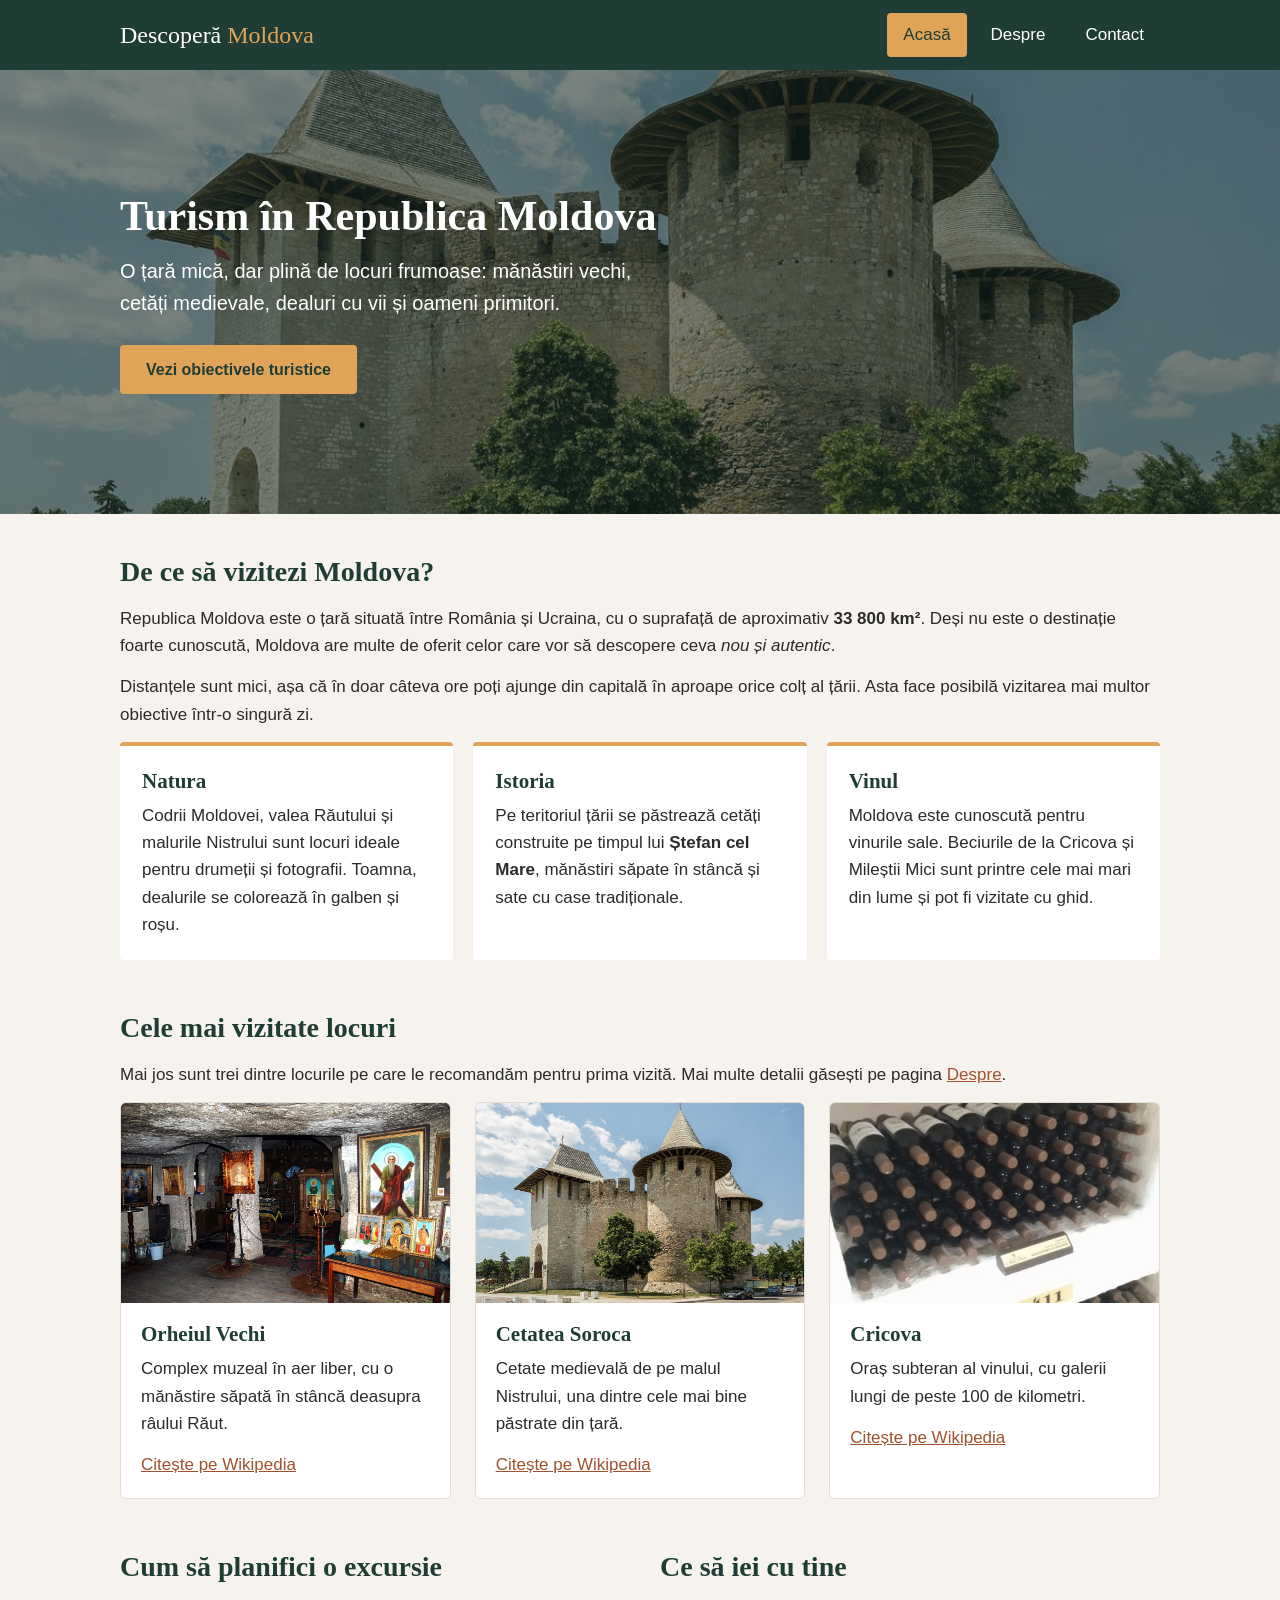
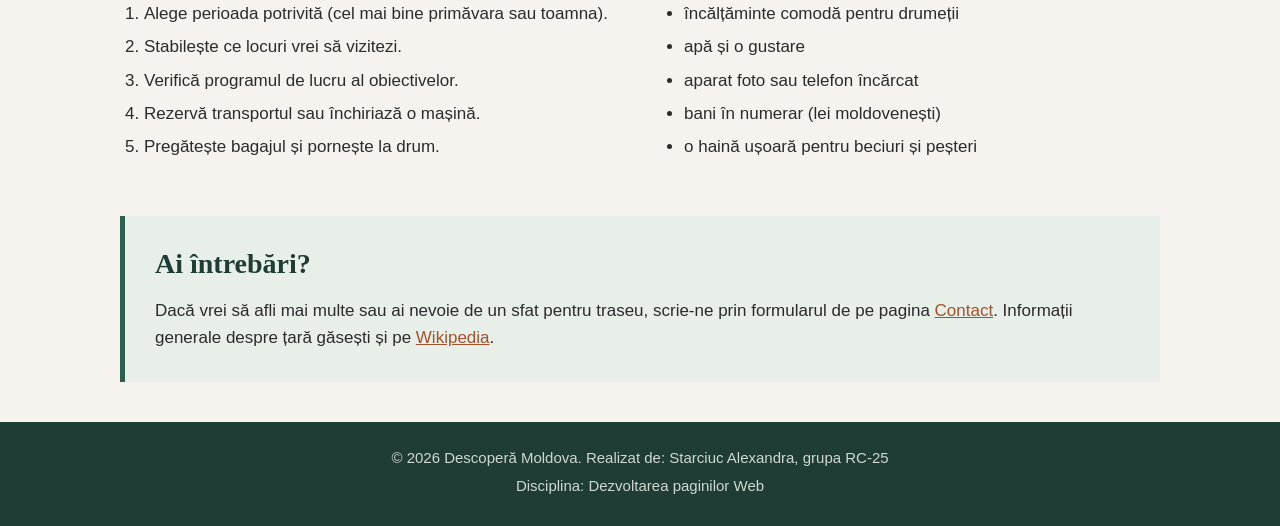
==== index.html @ 19c642d3 "Prima versiune a site-ului (v1.0)" ====
<!DOCTYPE html>
<html lang="ro">
<head>
    <meta charset="UTF-8">
    <meta name="viewport" content="width=device-width, initial-scale=1.0">
    <meta name="description" content="Mini-site despre turismul în Republica Moldova">
    <title>Descoperă Moldova - Acasă</title>
    <link rel="icon" type="image/png" href="img/favicon.png">
    <link rel="stylesheet" href="css/style.css">
</head>
<body>

    <header class="site-header">
        <div class="container header-inner">
            <a href="index.html" class="logo">Descoperă <span>Moldova</span></a>

            <!-- Meniu de navigare (același pe toate paginile) -->
            <nav>
                <ul class="menu">
                    <li><a href="index.html" class="active">Acasă</a></li>
                    <li><a href="despre.html">Despre</a></li>
                    <li><a href="contact.html">Contact</a></li>
                </ul>
            </nav>
        </div>
    </header>

    <main>
        <section class="hero">
            <div class="container">
                <h1>Turism în Republica Moldova</h1>
                <p>O țară mică, dar plină de locuri frumoase: mănăstiri vechi, cetăți medievale, dealuri cu vii și oameni primitori.</p>
                <a href="despre.html" class="btn">Vezi obiectivele turistice</a>
            </div>
        </section>

        <div class="container">

            <section class="section" id="de-ce">
                <h2>De ce să vizitezi Moldova?</h2>
                <p>Republica Moldova este o țară situată între România și Ucraina, cu o suprafață de aproximativ <strong>33 800 km²</strong>. Deși nu este o destinație foarte cunoscută, Moldova are multe de oferit celor care vor să descopere ceva <em>nou și autentic</em>.</p>
                <p>Distanțele sunt mici, așa că în doar câteva ore poți ajunge din capitală în aproape orice colț al țării. Asta face posibilă vizitarea mai multor obiective într-o singură zi.</p>

                <div class="info-boxes">
                    <article class="info-box">
                        <h3>Natura</h3>
                        <p>Codrii Moldovei, valea Răutului și malurile Nistrului sunt locuri ideale pentru drumeții și fotografii. Toamna, dealurile se colorează în galben și roșu.</p>
                    </article>
                    <article class="info-box">
                        <h3>Istoria</h3>
                        <p>Pe teritoriul țării se păstrează cetăți construite pe timpul lui <strong>Ștefan cel Mare</strong>, mănăstiri săpate în stâncă și sate cu case tradiționale.</p>
                    </article>
                    <article class="info-box">
                        <h3>Vinul</h3>
                        <p>Moldova este cunoscută pentru vinurile sale. Beciurile de la Cricova și Mileștii Mici sunt printre cele mai mari din lume și pot fi vizitate cu ghid.</p>
                    </article>
                </div>
            </section>

            <section class="section" id="obiective">
                <h2>Cele mai vizitate locuri</h2>
                <p>Mai jos sunt trei dintre locurile pe care le recomandăm pentru prima vizită. Mai multe detalii găsești pe pagina <a href="despre.html">Despre</a>.</p>

                <div class="cards">
                    <figure class="card">
                        <img src="img/orheiul-vechi.jpg" alt="Interiorul mănăstirii rupestre de la Orheiul Vechi, cu icoane pe pereții de piatră">
                        <figcaption>
                            <h3>Orheiul Vechi</h3>
                            <p>Complex muzeal în aer liber, cu o mănăstire săpată în stâncă deasupra râului Răut.</p>
                            <a href="https://ro.wikipedia.org/wiki/Orheiul_Vechi" target="_blank" rel="noopener">Citește pe Wikipedia</a>
                        </figcaption>
                    </figure>

                    <figure class="card">
                        <img src="img/cetatea-soroca.jpg" alt="Cetatea Soroca, fortăreață rotundă din piatră cu turnuri și acoperișuri ascuțite">
                        <figcaption>
                            <h3>Cetatea Soroca</h3>
                            <p>Cetate medievală de pe malul Nistrului, una dintre cele mai bine păstrate din țară.</p>
                            <a href="https://ro.wikipedia.org/wiki/Cetatea_Soroca" target="_blank" rel="noopener">Citește pe Wikipedia</a>
                        </figcaption>
                    </figure>

                    <figure class="card">
                        <img src="img/cricova.jpg" alt="Sticle de vin vechi așezate pe rafturi în beciurile de la Cricova">
                        <figcaption>
                            <h3>Cricova</h3>
                            <p>Oraș subteran al vinului, cu galerii lungi de peste 100 de kilometri.</p>
                            <a href="https://ro.wikipedia.org/wiki/Cricova_(vin%C4%83rie)" target="_blank" rel="noopener">Citește pe Wikipedia</a>
                        </figcaption>
                    </figure>
                </div>
            </section>

            <div class="two-columns">
                <section class="section">
                    <h2>Cum să planifici o excursie</h2>
                    <ol>
                        <li>Alege perioada potrivită (cel mai bine primăvara sau toamna).</li>
                        <li>Stabilește ce locuri vrei să vizitezi.</li>
                        <li>Verifică programul de lucru al obiectivelor.</li>
                        <li>Rezervă transportul sau închiriază o mașină.</li>
                        <li>Pregătește bagajul și pornește la drum.</li>
                    </ol>
                </section>

                <section class="section">
                    <h2>Ce să iei cu tine</h2>
                    <ul>
                        <li>încălțăminte comodă pentru drumeții</li>
                        <li>apă și o gustare</li>
                        <li>aparat foto sau telefon încărcat</li>
                        <li>bani în numerar (lei moldovenești)</li>
                        <li>o haină ușoară pentru beciuri și peșteri</li>
                    </ul>
                </section>
            </div>

            <section class="section note">
                <h2>Ai întrebări?</h2>
                <p>Dacă vrei să afli mai multe sau ai nevoie de un sfat pentru traseu, scrie-ne prin formularul de pe pagina <a href="contact.html">Contact</a>. Informații generale despre țară găsești și pe <a href="https://ro.wikipedia.org/wiki/Republica_Moldova" target="_blank" rel="noopener">Wikipedia</a>.</p>
            </section>

        </div>
    </main>

    <footer class="site-footer">
        <div class="container">
            <p>&copy; 2026 Descoperă Moldova. Realizat de: Starciuc Alexandra, grupa RC-25</p>
            <p>Disciplina: Dezvoltarea paginilor Web</p>
        </div>
    </footer>

</body>
</html>
---- css/style.css ----
/* ===== Stiluri generale ===== */

* {
    margin: 0;
    padding: 0;
    box-sizing: border-box;
}

body {
    font-family: "Segoe UI", Arial, sans-serif;
    font-size: 17px;
    line-height: 1.6;
    color: #2b2b2b;
    background-color: #f6f3ee;
}

h1, h2, h3 {
    font-family: Georgia, "Times New Roman", serif;
    line-height: 1.25;
    color: #1f3d34;
}

h1 {
    font-size: 42px;
    margin-bottom: 12px;
}

h2 {
    font-size: 28px;
    margin-bottom: 16px;
}

h3 {
    font-size: 21px;
    margin-bottom: 8px;
}

p {
    margin-bottom: 14px;
}

a {
    color: #a0522d;
}

a:hover {
    color: #1f3d34;
}

img {
    max-width: 100%;
    display: block;
}

ul, ol {
    padding-left: 24px;
}

li {
    margin-bottom: 6px;
}

/* containerul limitează lățimea conținutului */
.container {
    max-width: 1080px;
    margin: 0 auto;
    padding: 0 20px;
}


/* ===== Header și meniu ===== */

.site-header {
    background-color: #1f3d34;
    position: sticky;
    top: 0;
    z-index: 10;
}

.header-inner {
    display: flex;
    justify-content: space-between;
    align-items: center;
    height: 70px;
}

.logo {
    font-family: Georgia, serif;
    font-size: 24px;
    color: #ffffff;
    text-decoration: none;
}

.logo span {
    color: #e0a458;
}

.menu {
    display: flex;
    list-style: none;
    gap: 8px;
    padding-left: 0;
}

.menu li {
    margin-bottom: 0;
}

.menu a {
    display: block;
    padding: 8px 16px;
    color: #ffffff;
    text-decoration: none;
    border-radius: 4px;
}

.menu a:hover {
    background-color: #2f5d50;
    color: #ffffff;
}

.menu a.active {
    background-color: #e0a458;
    color: #1f3d34;
}


/* ===== Butoane ===== */

.btn {
    display: inline-block;
    padding: 12px 26px;
    background-color: #e0a458;
    color: #1f3d34;
    font-size: 16px;
    font-weight: bold;
    text-decoration: none;
    border: none;
    border-radius: 4px;
    cursor: pointer;
}

.btn:hover {
    background-color: #c8873a;
    color: #ffffff;
}

.btn-light {
    background-color: #dddddd;
}

.btn-light:hover {
    background-color: #bbbbbb;
    color: #2b2b2b;
}


/* ===== Pagina principală ===== */

.hero {
    background-image: linear-gradient(rgba(20, 40, 34, 0.55), rgba(20, 40, 34, 0.55)), url("../img/cetatea-soroca.jpg");
    background-size: cover;
    background-position: center;
    color: #ffffff;
    padding: 120px 0;
}

.hero h1 {
    color: #ffffff;
    max-width: 650px;
}

.hero p {
    font-size: 20px;
    max-width: 560px;
    margin-bottom: 26px;
}

.section {
    padding: 40px 0 10px;
}

.info-boxes {
    display: grid;
    grid-template-columns: repeat(3, 1fr);
    gap: 20px;
    margin-top: 10px;
}

.info-box {
    background-color: #ffffff;
    padding: 22px;
    border-top: 4px solid #e0a458;
    border-radius: 4px;
}

.info-box p {
    margin-bottom: 0;
}

/* carduri cu imagini */
.cards {
    display: grid;
    grid-template-columns: repeat(auto-fit, minmax(280px, 1fr));
    gap: 24px;
    margin-top: 10px;
}

.card {
    background-color: #ffffff;
    border: 1px solid #e2ddd4;
    border-radius: 6px;
    overflow: hidden;
}

.card img {
    width: 100%;
    height: 200px;
    object-fit: cover;
}

.card figcaption {
    padding: 18px 20px 20px;
}

.card:hover {
    box-shadow: 0 6px 18px rgba(0, 0, 0, 0.12);
}

.two-columns {
    display: flex;
    gap: 40px;
}

.two-columns .section {
    flex: 1;
}

.note {
    background-color: #e8efe9;
    padding: 30px;
    margin: 40px 0;
    border-left: 5px solid #2f5d50;
}

.note p {
    margin-bottom: 0;
}


/* ===== Pagina Despre ===== */

.page-title {
    background-color: #2f5d50;
    color: #ffffff;
    padding: 50px 0;
}

.page-title h1 {
    color: #ffffff;
}

.page-title p {
    margin-bottom: 0;
}

.table-wrap {
    overflow-x: auto;
}

table {
    width: 100%;
    border-collapse: collapse;
    background-color: #ffffff;
}

caption {
    text-align: left;
    font-style: italic;
    padding-bottom: 8px;
    color: #666666;
}

th, td {
    padding: 12px 14px;
    border: 1px solid #ddd6ca;
    text-align: left;
}

th {
    background-color: #1f3d34;
    color: #ffffff;
}

tbody tr:nth-child(even) {
    background-color: #f3efe7;
}

tbody tr:hover {
    background-color: #f7e6cf;
}

td:last-child {
    text-align: right;
    white-space: nowrap;
}

.gallery {
    display: grid;
    grid-template-columns: repeat(3, 1fr);
    gap: 16px;
}

.gallery img {
    width: 100%;
    height: 220px;
    object-fit: cover;
    border-radius: 4px;
}

.gallery figcaption {
    text-align: center;
    font-size: 15px;
    padding-top: 6px;
    color: #555555;
}

video {
    max-width: 100%;
    height: auto;
    border-radius: 4px;
    background-color: #000000;
}

.sources {
    font-size: 15px;
    margin-bottom: 14px;
}


/* ===== Pagina Contact ===== */

.contact-layout {
    display: flex;
    gap: 40px;
    align-items: flex-start;
    padding-bottom: 40px;
}

.contact-layout > section {
    flex: 2;
}

.contact-info {
    flex: 1;
    background-color: #ffffff;
    padding: 24px;
    margin-top: 40px;
    border-radius: 6px;
}

.contact-info ul {
    list-style: none;
    padding-left: 0;
    margin-bottom: 16px;
}

.contact-info img {
    border-radius: 4px;
    margin-bottom: 12px;
}

.contact-form {
    background-color: #ffffff;
    padding: 28px;
    border-radius: 6px;
}

.form-group {
    margin-bottom: 18px;
}

label {
    display: block;
    font-weight: bold;
    margin-bottom: 6px;
}

input, select, textarea {
    width: 100%;
    padding: 10px 12px;
    font-family: inherit;
    font-size: 16px;
    border: 1px solid #c9c2b6;
    border-radius: 4px;
    background-color: #fdfcfa;
}

textarea {
    resize: vertical;
}

input:focus, select:focus, textarea:focus {
    outline: none;
    border-color: #2f5d50;
    background-color: #ffffff;
}

/* câmpul devine roșu doar după ce utilizatorul a scris ceva greșit */
input:not(:placeholder-shown):invalid,
textarea:not(:placeholder-shown):invalid {
    border-color: #c0392b;
}

.form-buttons {
    display: flex;
    gap: 12px;
}


/* ===== Footer ===== */

.site-footer {
    background-color: #1f3d34;
    color: #cfd8d3;
    text-align: center;
    padding: 24px 0;
    font-size: 15px;
}

.site-footer p {
    margin-bottom: 4px;
}


/* ===== Adaptare pentru ecrane mici ===== */

@media (max-width: 768px) {
    h1 {
        font-size: 32px;
    }

    .header-inner {
        flex-direction: column;
        height: auto;
        padding: 12px 20px;
        gap: 8px;
    }

    .hero {
        padding: 70px 0;
    }

    .info-boxes,
    .gallery {
        grid-template-columns: 1fr;
    }

    .two-columns,
    .contact-layout {
        flex-direction: column;
        gap: 0;
    }

    .contact-info {
        width: 100%;
    }
}
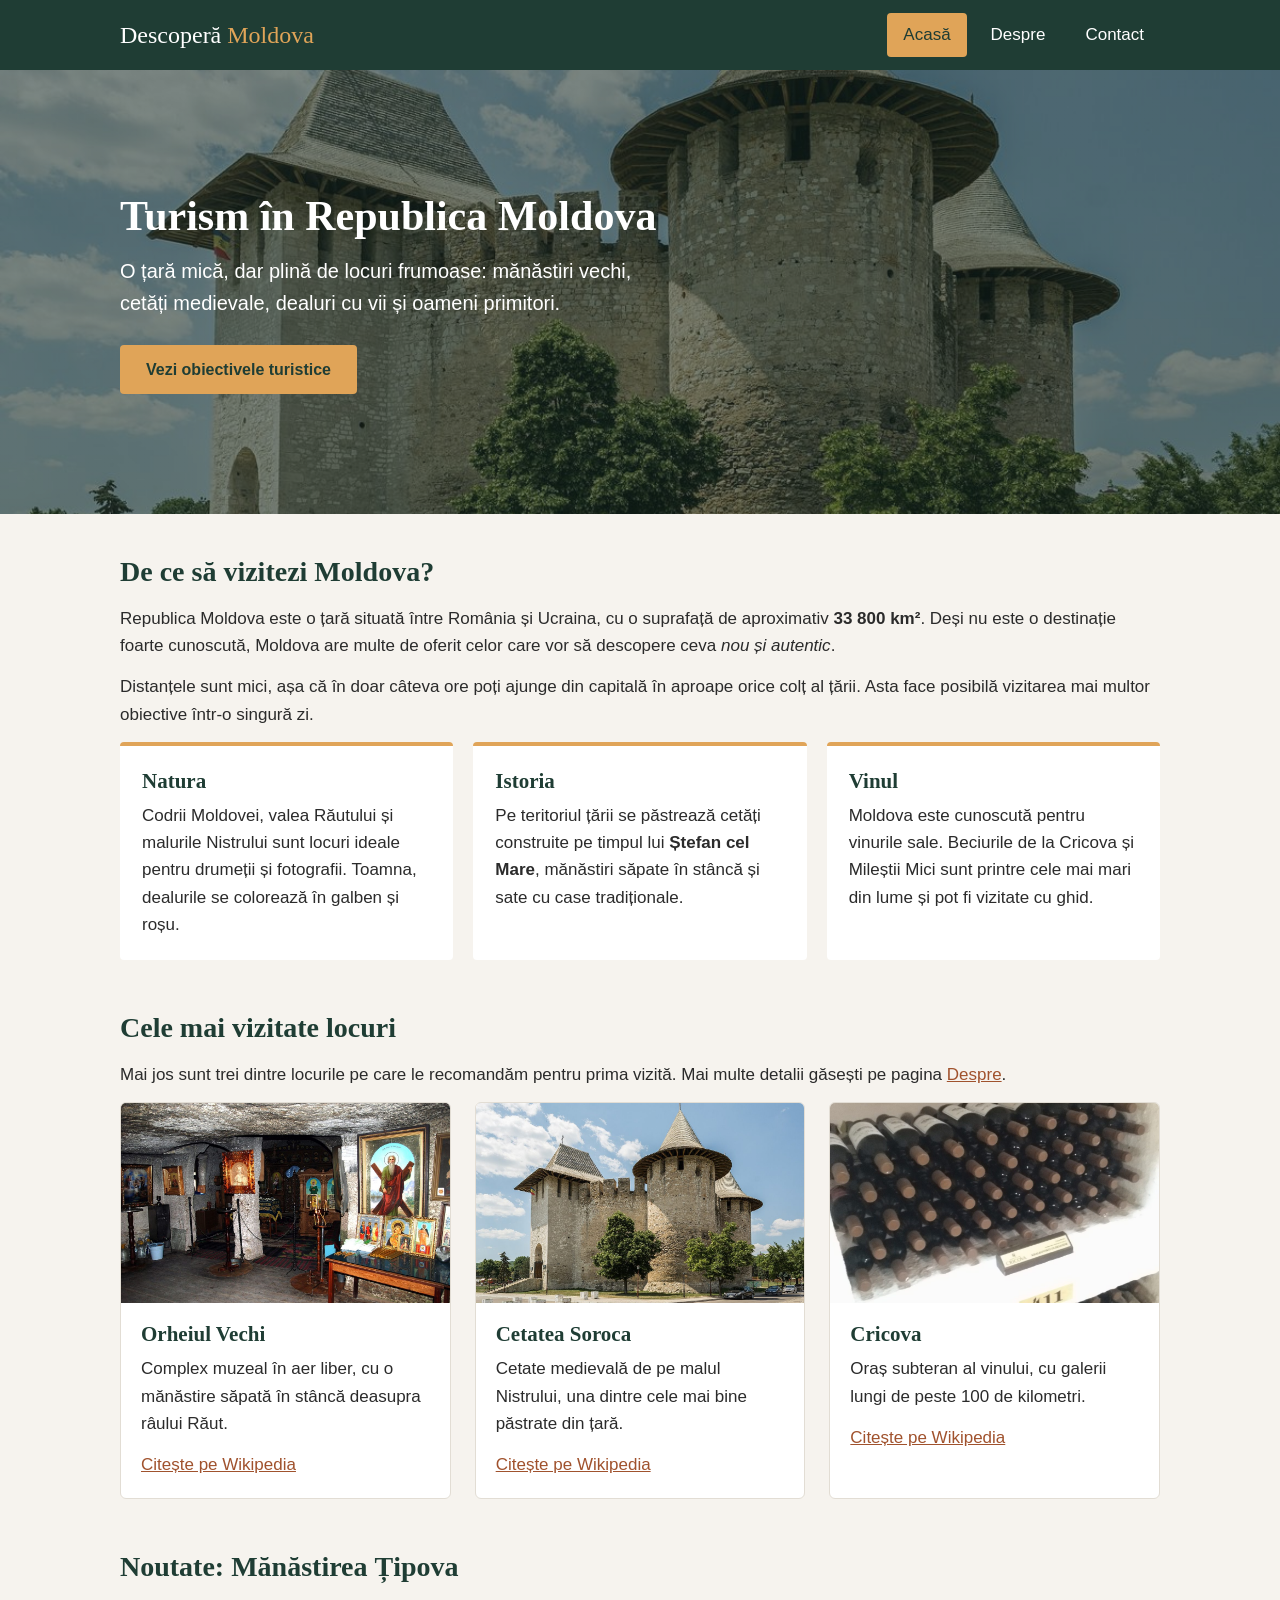
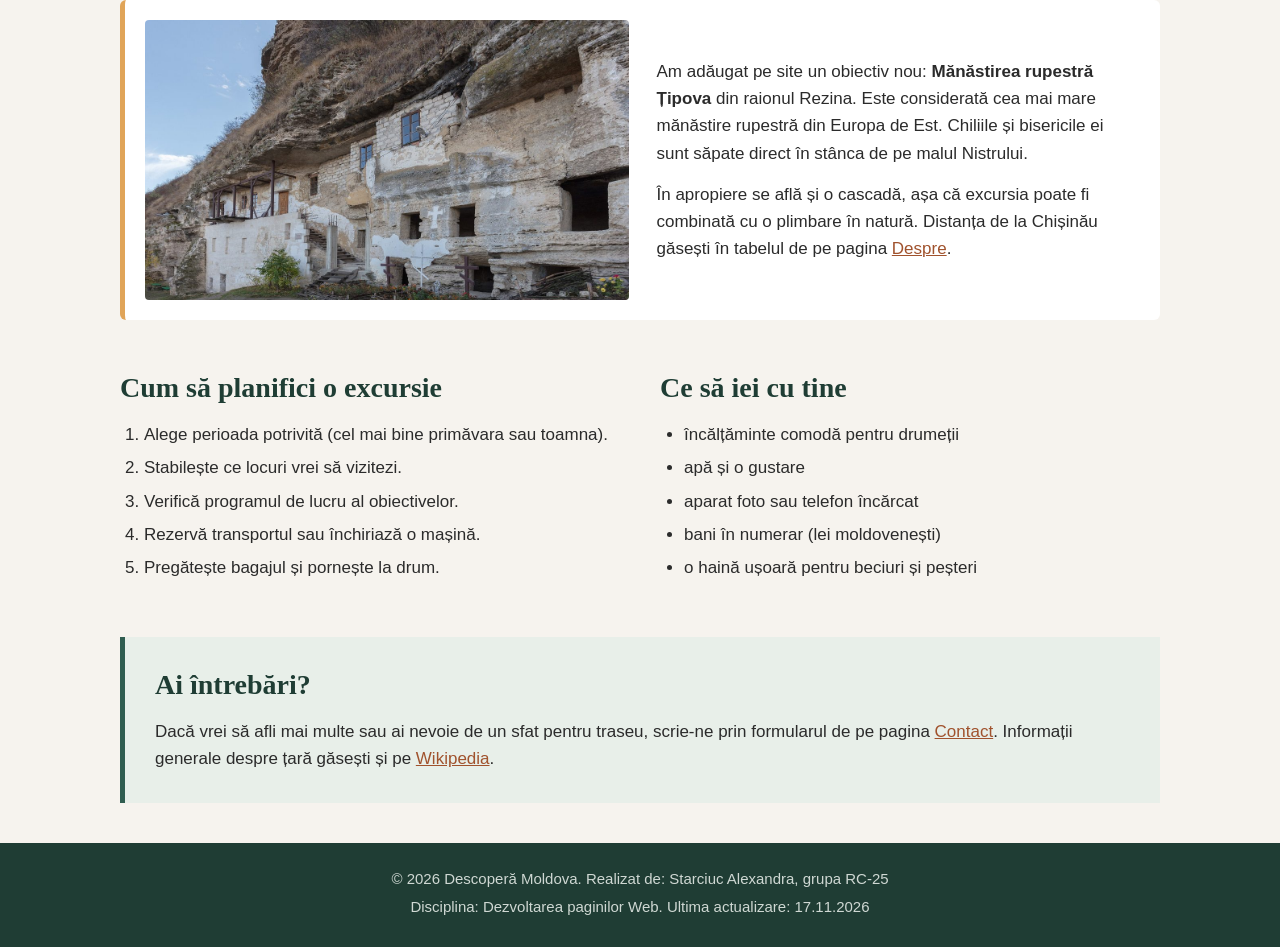
==== commit 71199a91: "Actualizare v1.1: obiectivul Mănăstirea Țipova Secțiune nouă pe pagina principală, imagine nouă, rân" ====
--- a/index.html
+++ b/index.html
@@ -91,6 +91,17 @@
                 </div>
             </section>
 
+            <section class="section" id="noutati">
+                <h2>Noutate: Mănăstirea Țipova</h2>
+                <div class="noutate">
+                    <img src="img/manastirea-tipova.jpg" alt="Chiliile mănăstirii rupestre Țipova, săpate în stânca de calcar de pe malul Nistrului">
+                    <div>
+                        <p>Am adăugat pe site un obiectiv nou: <strong>Mănăstirea rupestră Țipova</strong> din raionul Rezina. Este considerată cea mai mare mănăstire rupestră din Europa de Est. Chiliile și bisericile ei sunt săpate direct în stânca de pe malul Nistrului.</p>
+                        <p>În apropiere se află și o cascadă, așa că excursia poate fi combinată cu o plimbare în natură. Distanța de la Chișinău găsești în tabelul de pe pagina <a href="despre.html">Despre</a>.</p>
+                    </div>
+                </div>
+            </section>
+
             <div class="two-columns">
                 <section class="section">
                     <h2>Cum să planifici o excursie</h2>
@@ -126,7 +137,7 @@
     <footer class="site-footer">
         <div class="container">
             <p>&copy; 2026 Descoperă Moldova. Realizat de: Starciuc Alexandra, grupa RC-25</p>
-            <p>Disciplina: Dezvoltarea paginilor Web</p>
+            <p>Disciplina: Dezvoltarea paginilor Web. Ultima actualizare: 17.11.2026</p>
         </div>
     </footer>
 
--- a/css/style.css
+++ b/css/style.css
@@ -236,6 +236,29 @@
     flex: 1;
 }
 
+/* sectiunea Noutate (adaugata in versiunea 1.1) */
+.noutate {
+    display: grid;
+    grid-template-columns: 1fr 1fr;
+    gap: 28px;
+    align-items: center;
+    background-color: #ffffff;
+    padding: 20px;
+    border-radius: 6px;
+    border-left: 5px solid #e0a458;
+}
+
+.noutate img {
+    width: 100%;
+    height: 280px;
+    object-fit: cover;
+    border-radius: 4px;
+}
+
+.noutate p:last-child {
+    margin-bottom: 0;
+}
+
 .note {
     background-color: #e8efe9;
     padding: 30px;
@@ -452,7 +475,8 @@
     }
 
     .info-boxes,
-    .gallery {
+    .gallery,
+    .noutate {
         grid-template-columns: 1fr;
     }
 
